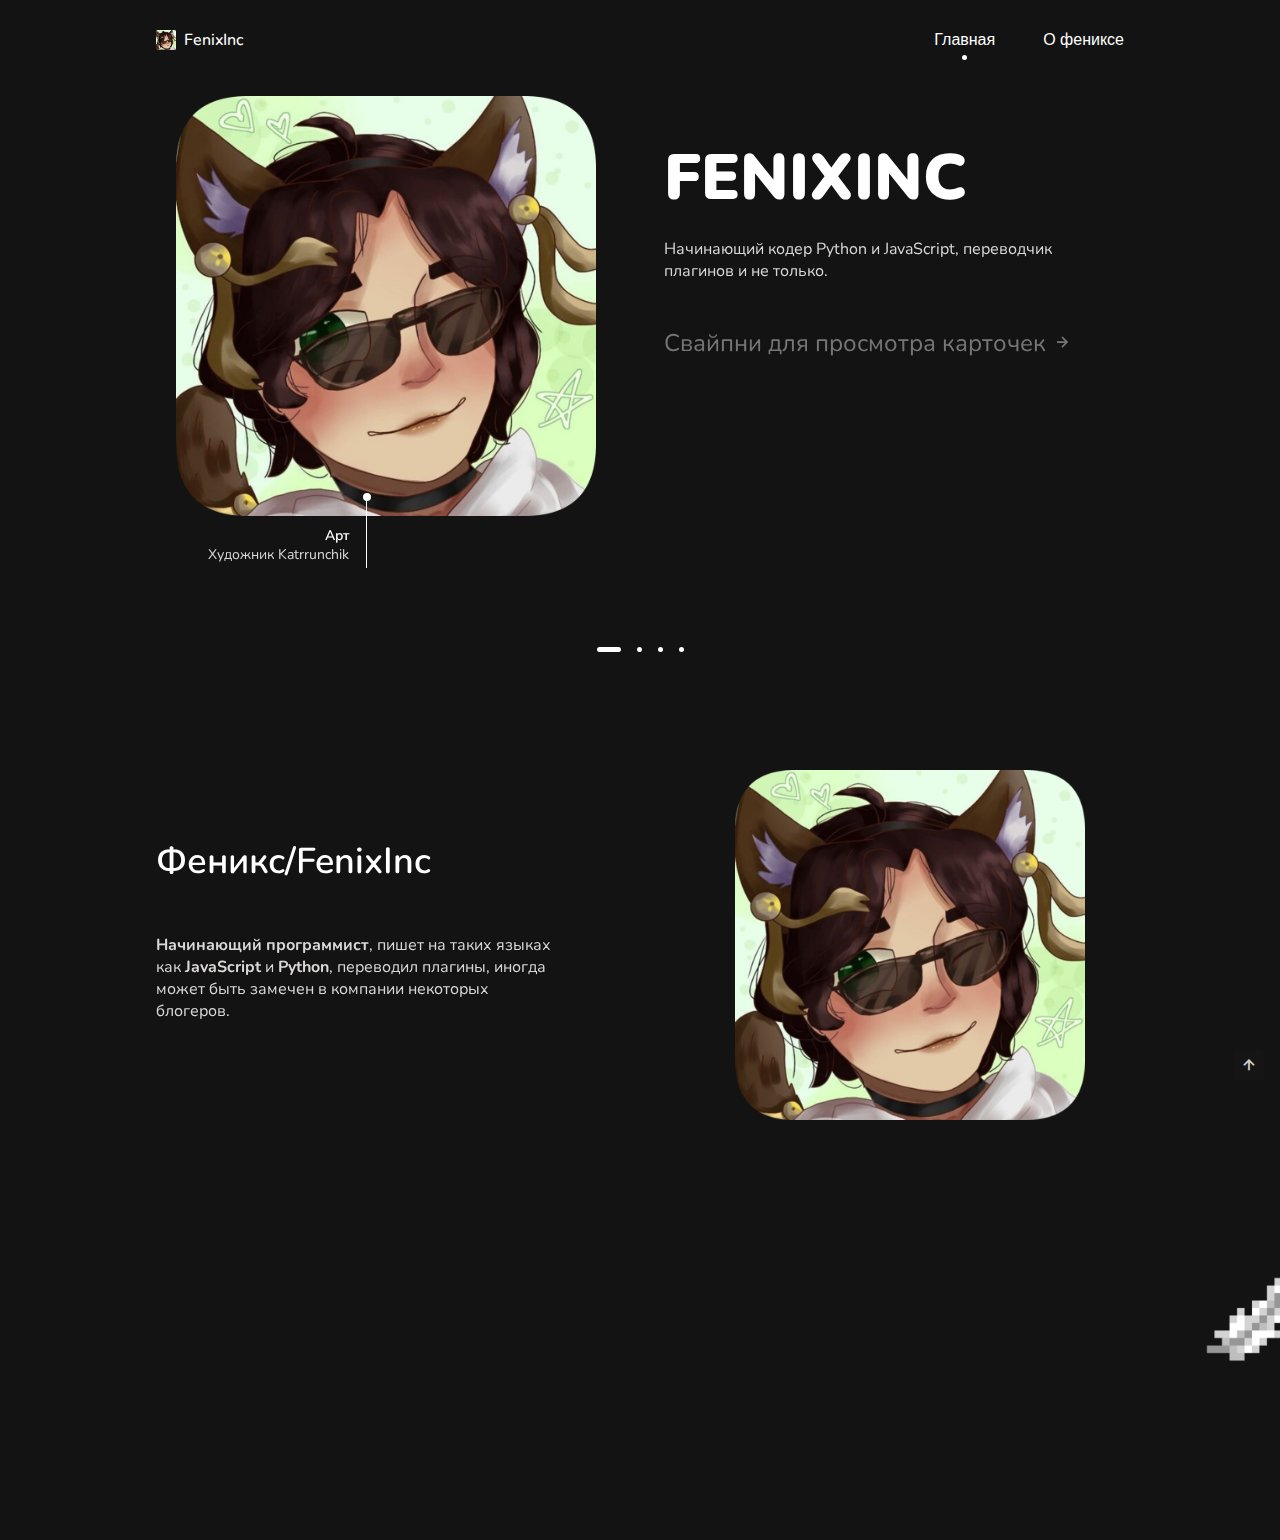
==== index.html @ 6d3f0247 "-" ====
<!DOCTYPE html><html lang="ru"><head>
        <meta charset="UTF-8">
        <meta name="viewport" content="width=device-width, initial-scale=1.0">
        <link rel="icon" href="favicon.ico" type="image/x-icon">

        <!--=============== FAVICON ===============-->
        <link rel="shortcut icon" href="images/favicon.png" type="image/x-icon">

        <!--=============== BOXICONS ===============-->
        <link rel="stylesheet" href="css/boxicons.min.css">

        <!--=============== SLIDER CSS ===============--> 
        <link rel="stylesheet" href="css/swiper-bundle.min.css">

        <!--=============== CSS ===============--> 
        <link rel="stylesheet" href="css/styles.css">

        <!--=============== FONT ===============-->
        <link rel="preconnect" href="https://fonts.googleapis.com">
        <link rel="preconnect" href="https://fonts.gstatic.com" crossorigin="">
        <link href="https://fonts.googleapis.com/css2?family=Nunito:wght@400&amp;display=swap" rel="stylesheet">

        <title>FenixInc - Official website</title>        

        <meta name="description" content="FenixInc - начинающий программист, пишет на таких языках как JavaScript и Python, переводил плагины как для BetterDisocrd, так и для Minecraft.">
		
		<meta name="keywords" content="FenixInc, Феникс, ФениксИнк сайт, Феникс сайт">
		
        <meta property="og:image" content="images/home1-img.png">

        <meta name="twitter:title" content="FenixInc.fun - Официальный сайт Феникса!">

        <meta name="twitter:description" content="FenixInc - начинающий программист, пишет на таких языках как JavaScript и Python, переводил плагины как для BetterDisocrd, так и для Minecraft.">

        <meta name="twitter:image" content="images/home1-img.png">

        <meta name="twitter:card" content="summary_large_image">

        <meta property="vk:image" content="images/home1-img.png">
    </head>
    <body>
        <!--==================== HEADER ====================-->
        <header class="header" id="header">
            <nav class="nav container">
                <a href="/" class="nav__logo">
                    <img src="images/logo.png" alt="" class="nav__logo-img">
                    FenixInc
                </a>

                <div class="nav__menu" id="nav-menu">
                    <ul class="nav__list">
                        <li class="nav__item">
                            <a href="#home" class="nav__link active-link" style="font-family: 'Roboto', sans-serif;">Главная</a>
                        </li>

                        <li class="nav__item">
                            <a href="#about" class="nav__link" style="font-family: 'Roboto', sans-serif;">О фениксе</a>
                        </li>
                    </ul>

                    <div class="nav__close" id="nav-close">
                        <i class="bx bx-x"></i>
                    </div>

                    <img src="images/" alt="" class="nav__img">
                </div>

                <div class="nav__toggle" id="nav-toggle">
                    <i class="bx bx-grid-alt"></i>
                </div>

            </nav>
        </header>

        <main class="main">
            <!--==================== HOME ====================-->
            <section class="home container" id="home">
                <div class="swiper home-swiper">
                    <div class="swiper-wrapper">

                        <!-- SLIDER 1 -->
                        <section class="swiper-slide" style="cursor: grabbing;">
                            <div class="home__content grid">
                                <div class="home__group">
                                    <img src="images/home1-img.png" alt="" class="home__img">
                                    <div class="home__indicator"></div>
    
                                    <div class="home__details-img">
                                        <h4 class="home__details-title">Арт</h4>
                                        <span class="home__details-subtitle">Художник Katrrunchik</span>
                                    </div>
                                </div>
    
                                <div class="home__data">
                                    <h1 class="home__title">FENIXINC</h1>
                                    <p class="home__description">Начинающий кодер Python и JavaScript, переводчик плагинов и не только.
                                    </p>

                                    <div class="home__buttons">
                                       <!-- <a href="https://" target="_blank" class="button">Перейти</a> -->
                                        <a сlass="button--link button--flex "> <p class="pulsate" style="font-size: 24px;">Свайпни для просмотра карточек <i class="bx bx-right-arrow-alt button__icon" style="margin-top: 10px;"></i></p></a>
                                    </div>
                                </div>
                            </div>
                        </section>

                        <!-- SLIDER 2 -->
                        <section class="swiper-slide" style="cursor: grabbing;">
                            <div class="home__content grid">
                                <div class="home__group">
                                    <img src="images/about1-img.png" alt="" class="home__img">
                                    <div class="home__indicator"></div>
    
                                    <div class="home__details-img">
                                        <h4 class="home__details-title">Арт!</h4>
                                        <span class="home__details-subtitle">Художник Greshka</span>
                                    </div>
                                </div>
    
                                <div class="home__data">
                                    <h1 class="home__title">VK<br> АЛЕКСАНДР<br> ФЕНИКСОВ</h1>
                                    <p class="home__description">
                                    </p>

                                    <div class="home__buttons">
                                        <a href="https://vk.com/fenixinc" target="_blank" class="button">Посетить</a>
                                    </div>
                                </div>
                            </div>
                        </section>

                        <!-- SLIDER 3 -->
                        <section class="swiper-slide" style="cursor: grabbing;">
                            <div class="home__content grid">
                                <div class="home__group">
                                    <img src="images/home3-img.png" alt="" class="home__img">
                                </div>
    
                                <div class="home__data">
                                    <h1 class="home__title">GITHUB</h1>
                                    <p class="home__description">Платформа, где можно посмотреть работы FenixInc
                                    </p>

                                    <div class="home__buttons">
                                        <a href="https://github.com/fenixinc220" target="_blank" class="button">Посмотреть</a>
                                    </div>
                                </div>
                            </div>
                        </section>

                        <!-- SLIDER 4 -->
                        <section class="swiper-slide" style="cursor: grabbing;">
                            <div class="home__content grid">
                                <div class="home__group">
                                    <img src="images/home4-img.png" alt="" class="home__img">
                                </div>
    
                                <div class="home__data">
                                    <h1 class="home__title">TELEGRAM<br> КАНАЛ</h1>
                                    <p class="home__description">В Minecraft нет предела твоей фантазии, только тот, который ты создаешь...
                                    </p>

                                    <div class="home__buttons">
                                        <a href="https://t.me/fenixinchome" target="_blank" class="button">Читать</a>
                                        <a href="https://t.me/fenixincbot" target="_blank" class="button--link button--flex">Связь с фениксом <i class="bx bx-right-arrow-alt button__icon"></i></a>
                                    </div>
                                </div>
                            </div>
                        </section>
                    </div>
                    <div class="swiper-pagination"></div>
                </div>
            </section>
            
           
            <!--==================== ABOUT ====================-->
            <section class="section about" id="about">
                <div class="about__container container grid">
                    <div class="about__data">
                        <h2 class="section__title about__title">Феникс/FenixInc</h2>
                        <p class="about__description"><b>Начинающий программист</b>, пишет на таких языках как <b>JavaScript</b> и <b>Python</b>, переводил плагины, иногда может быть замечен в компании некоторых блогеров.
                        </p>
                    </div>

                    <img src="images/about2-img.png" alt="" class="about__img">
                </div>
            </section>
        <!--==================== FOOTER ====================-->
            <footer class="footer section">
                <div class="footer__container container grid">
                    <div class="footer__content">
                        <a href="#" class="footer__logo">
                            <img src="images/logo.png" alt="" class="footer__logo-img">
                            FenixInc
                        </a>

                        <p class="footer__description">Просто Феникс, и ничего более.</p>
                    </div>

                    <div class="footer__content">
                        <h3 class="footer__title">Некоторые ссылки</h3>
                        
                        <ul class="footer__links">
                            <li>
                                <a href="https://vk.com/fenixinc" target="_blank" class="footer__link">VK</a>
                            </li>
                            <li>
                                <a href="https://t.me/fenixinchome" target="_blank" class="footer__link">Telegram</a>
                            </li>
                            <li>
                                <a href="https://t.me/fenixincbot" target="_blank" class="footer__link">Связь со мной</a>
                            </li>
                            <li>
                                <a href="neprivet.html" target="_blank" class="footer__link">Не привет</a>
                            </li>
                        </ul>
                    </div>
                </div>

                <span class="footer__copy"><a class="footer__link cursor-pointer"></a></span>

                <img src="images/favicon.png" alt="" class="footer__img-one">
            </footer>

            <!--=============== SCROLL UP ===============-->
            <a href="#" class="scrollup" id="scroll-up">
                <i class="bx bx-up-arrow-alt scrollup__icon"></i>
            </a>
        
        <!--=============== SCROLL REVEAL ===============-->
        <script src="js/scrollreveal.min.js"></script>

        <!--=============== SLAIDER JS ===============-->
        <script src="js/swiper-bundle.min.js"></script>
        
        <!--=============== MAIN JS ===============-->
        <script src="js/main.js"></script>

    
</body></html>
---- css/styles.css ----
@import url('https://fonts.googleapis.com/css2?family=Nunito:wght@400;500;600;900&display=swap');
:root {
  --header-height: 3.5rem;
  --hue: 14;
  --first-color: hsl(var(--hue), 91%, 54%);
  --first-color-alt: hsl(var(--hue), 91%, 50%);
  --title-color: hsl(var(--hue), 4%, 100%);
  --text-color: hsl(var(--hue), 4%, 85%);
  --text-color-light: hsl(var(--hue), 4%, 55%);
  --body-color: #131313;
  --container-color: #171717;
  --body-font: 'Nunito', sans-serif;
  --biggest-font-size: 2rem;
  --h1-font-size: 1.5rem;
  --h2-font-size: 1.25rem;
  --h3-font-size: 1rem;
  --normal-font-size: .938rem;
  --small-font-size: .813rem;
  --smaller-font-size: .75rem;
  --font-medium: 500;
  --font-semi-bold: 600;
  --font-black: 900;
  --mb-0-25: .25rem;
  --mb-0-5: .5rem;
  --mb-0-75: .75rem;
  --mb-1: 1rem;
  --mb-1-5: 1.5rem;
  --mb-2: 2rem;
  --mb-2-5: 2.5rem;
  --z-tooltip: 10;
  --z-fixed: 100;
}

@media screen and (min-width: 992px) {
  :root {
    --biggest-font-size: 4rem;
    --h1-font-size: 2.25rem;
    --h2-font-size: 1.5rem;
    --h3-font-size: 1.25rem;
    --normal-font-size: 1rem;
    --small-font-size: .875rem;
    --smaller-font-size: .813rem;
  }
}

*{
  box-sizing: border-box;
  padding: 0;
  margin: 0;
}

html{
  scroll-behavior: smooth;
}

body{
  margin: var(--header-height) 0 0 0;
  font-family: var(--body-font);
  font-size: var(--normal-font-size);
  background: var(--body-color);
  color: var(--text-color);
}

h1,h2,h3,h4{
  color: var(--title-color);
  font-weight: var(--font-semi-bold);
}

ul{
  list-style: none;
}

a{
  text-decoration: none;
}

img{
  max-width: 100%;
  height: auto;
}

button,
input{
  border: none;
  outline: none;
}

button{
  cursor: pointer;
  font-family: var(--body-font);
  font-size: var(--normal-font-size);
}

.section{
  padding: 4.5rem 0 2rem;
}

.section__title{
  font-size: var(--h2-font-size);
  margin-bottom: var(--mb-2);
  text-align: center;
}

.container{
  max-width: 968px;
  margin-left: var(--mb-1-5);
  margin-right: var(--mb-1-5);
}

.grid{
  display: grid;
}

.main{
  overflow: hidden;
}

.header{
  width: 100%;
  background: var(--body-color); 
  position: fixed;
  top: 0;
  left: 0;
  z-index: var(--z-fixed);
}

.nav{
  height: var(--header-height);
  display: flex;
  justify-content: space-between;
  align-items: center;
}

.nav__logo{
  display: flex;
  align-items: center;
  column-gap: .5rem;
  font-weight: var(--font-medium);
}

.nav__logo-img{
  width: 1.25rem;
}

.nav__link,
.nav__logo,
.nav__toggle,
.nav__close{
  color: var(--title-color);
}

.nav__toggle{
  font-size: 1.25rem;
  cursor: pointer;
}

@media screen and (max-width: 767px){
  .nav__menu{
    position: fixed;
    width: 100%;
    background: var(--container-color);
    top: -150%;
    left: 0;
    padding: 3.5rem 0;
    transition: .4s;
    z-index: var(--z-fixed);
    border-radius: 0 0 1.5rem 1.5rem;
  }
}

.nav__img{
  width: 100px;
  position: absolute;
  top: 0;
  left: 0;
}

.nav__close{
  font-size: 1.8rem;
  position: absolute;
  top: .5rem;
  right: .7rem;
  cursor: pointer;
}

.nav__list{
  display: flex;
  flex-direction: column;
  align-items: center;
  row-gap: 1.5rem;
}

.nav__link{
  text-transform: uppercase;
  font-weight: var(--font-black);
  transition: .4s;
}

.nav__link:hover{
  color: var(--text-color);
}

.show-menu{
  top: 0;
}

.scroll-header{
  background: var(--container-color);
}

.active-link{
  position: relative;
}

.active-link::before{
  content: '';
  position: absolute;
  bottom: -.75rem;
  left: 45%;
  width: 5px;
  height: 5px;
  background-color: var(--title-color);
  border-radius: 50%;
}

.home__content{
  row-gap: 1rem;
}

.home__group{
  display: grid;
  position: relative;
  padding-top: 2rem;
}

.home__img{
  height: 250px;
  justify-self: center;
}

.home__indicator{
  width: 8px;
  height: 8px;
  background-color: var(--title-color);
  border-radius: 50%;
  position: absolute;
  top: 7rem;
  right: 2rem;
}

.home__indicator::after{
  content: '';
  position: absolute;
  width: 1px;
  height: 48px;
  background-color: var(--title-color);
  top: -3rem;
  right: 45%;
}

.home__details-img{
  position: absolute;
  right: .5rem;
}

.home__details-title,
.home__details-subtitle{
  display: block;
  font-size: var(--small-font-size);
  text-align: right;
}

.home__subtitle{
  font-size: var(--h3-font-size);
  text-transform: uppercase;
  margin-bottom: var(--mb-1);
}

.home__title{
  font-size: var(--biggest-font-size);
  font-weight: var(--font-black);
  line-height: 109%;
  margin-bottom: var(--mb-1);
}

.home__description{
  margin-bottom: var(--mb-1);
}

.home__buttons{
  display: flex;
  justify-content: space-between;
}

.swiper-pagination{
  position: initial;
  margin-top: var(--mb-1);
}

.swiper-pagination-bullet{
  width: 5px;
  height: 5px;
  background-color: var(--title-color);
  opacity: 1;
}

.swiper-pagination-horizontal.swiper-pagination-bullets .swiper-pagination-bullet{
  margin: 0 .5rem;
} 

.swiper-pagination-bullet-active{
  width: 1.5rem;
  height: 5px;
  border-radius: .5rem;
}

.button{
  display: inline-block;
  background-color: var(--first-color);
  color: var(--title-color);
  padding: 1rem 1.75rem;
  border-radius: .5rem;
  font-weight: var(--font-medium);
  transition: .3s;
}

.button2{
  margin-top: 10px;
  display: inline-block;
  background-color: #ffffff;
  color: #131313;
  padding: 0.5rem 0.7rem;
  border-radius: .5rem;
  font-weight: var(--font-medium);
  transition: .3s;
  width: 100%
}

.button:hover{
  background-color: var(--first-color-alt);
}

.button__icon{
  font-size: 1.25rem;
}

.button--ghost{
  border: 2px solid;
  background-color: transparent;
  border-radius: 3rem;
  padding: .75rem 1.5rem;
}

.button--ghost:hover{
  background: none;
}

.button--link{
  color: var(--title-color);
}

.button--flex{
  display: inline-flex;
  align-items: center;
  column-gap: .5rem;
}

.category__container{
  grid-template-columns: repeat(2, 1fr);
  gap: 1rem 2rem;
}

.category__data{
  text-align: center;
}

.category__img{
  width: 120px;
  margin-bottom: var(--mb-0-75);
  transition: .3s;
}

.category__title{
  margin-bottom: var(--mb-0-25);
}

.category__data:hover .category__img{
  transform: translateY(-.5rem);
}

.about__container{
  row-gap: 2rem;
}

.about__data{
  text-align: center;
}

.about__description{
  margin-bottom: var(--mb-2);
}

.about__img{
  width: 200px;
  justify-self: center;
}

.trick__container{
  grid-template-columns: repeat(2, 1fr);
  gap: 1.5rem;
  padding-top: 1rem;
}

.trick__content{
  position: relative;
  background: var(--container-color);
  border-radius: 1rem;
  padding: 1.5rem 0 1rem 0;
  text-align: center;
  overflow: hidden;
}

.trick__img{
  width: 90px;
  transition: .3s;
}

.trick__subtitle,
.trick__price{
  display: block;
}

.trick__subtitle{
  font-size: var(--smaller-font-size);
  margin-bottom: var(--mb-0-5);
}

.trick__title,
.trick__price{
  color: var(--title-color);
  font-weight: var(--font-medium);
  font-size: var(--normal-font-size);
}

.trick__button{
  display: inline-flex;
  padding: .5rem;
  border-radius: .25rem .25rem .75rem .25rem;
  position: absolute;
  right: -3rem;
  bottom: 0;
}

.trick__icon{
  font-size: 1.25rem;
  color: var(--title-color);
}

.trick__content:hover .trick__img{
  transform: translateY(-.5rem);
}

.trick__content:hover .trick__button{
  right: 0;
}

.discount__container{
  background: var(--container-color);
  border-radius: 1rem;
  padding: 2.5rem 0 1.5rem;
  row-gap: .75rem;
}

.discount__data{
  text-align: center;
}

.discount__title{
  font-size: var(--h2-font-size);
  margin-bottom: var(--mb-2);
}

.discount__img{
  width: 200px;
  justify-self: center;
}

.new__container{
  padding-top: 1rem;
}

.new__img{
  width: 120px;
  margin-bottom: var(--mb-0-5);
  transition: .3s;
}

.new__content{
  position: relative;
  background: var(--container-color);
  width: 242px;
  padding: 2rem 0 1.5rem 0;
  border-radius: .75rem;
  text-align: center;
  overflow: hidden;
}

.new__tag{
  position: absolute;
  top: 8%;
  left: 8%;
  background-color: var(--first-color);
  color: var(--title-color);
  font-size: var(--small-font-size);
  padding: .25rem .5rem;
  border-radius: .25rem;
}

.new__title{
  font-size: var(--normal-font-size);
  font-weight: var(--font-medium);
}

.new__subtitle{
  display: block;
  font-size: var(--small-font-size);
  margin-bottom: var(--mb-0-5);
}

.new__prices{
  display: inline-flex;
  align-items: center;
  column-gap: .5rem;
}

.new__price{
  font-weight: var(--font-medium);
  color: var(--title-color);
}

.new__discount{
  color: var(--first-color);
  font-size: var(--smaller-font-size);
  text-decoration: line-through;
  font-weight: var(--font-medium);
}

.new__button{
  display: inline-flex;
  padding: .5rem;
  border-radius: .25rem .25rem .75rem .25rem;
  position: absolute;
  bottom: 0;
  right: -3rem;
}

.new__icon{
  font-size: 1.25rem;
}

.new__content:hover .new__img{
  transform: translateY(-.5rem);
}

.new__content:hover .new__button{
  right: 0;
}

.newsletter__description{
  text-align: center;
  margin-bottom: var(--mb-1-5);
}

.newsletter__form{
  background: var(--container-color);
  padding: 1rem;
  display: flex;
  justify-content: space-between;
  border-radius: .75rem;
}

.newsletter__input{
  width: 70%;
  padding: 0 .5rem;
  background: none;
  color: var(--title-color);
}

.newsletter__input::placeholder{
  color: var(--text-color);
}

.footer{
  position: relative;
  overflow: hidden;
}

.footer__img-one,
.footer__img-two{
  position: absolute;
  transition: .3s;
}

.footer__img-one{
  width: 100px;
  top: 6rem;
  right: -2rem;
}

.footer__img-two{
  width: 150px;
  bottom: 4rem;
  right: 4rem;
}

.footer__img-one:hover,
.footer__img-two:hover{
  transform: translateY(-.5rem);
}

.footer__container{
  row-gap: 2rem;
}

.footer__logo{
  display: flex;
  align-items: center;
  column-gap: .5rem;
  margin-bottom: var(--mb-1);
  font-weight: var(--font-medium);
  color: var(--title-color);
}

.footer__logo-img{
  width: 20px;
}

.footer__description{
  margin-bottom: var(--mb-2-5);
}

.footer__social{
  display: flex;
  column-gap: .75rem;
}

.footer__social-link{
  display: inline-flex;
  background: var(--container-color);
  padding: .25rem;
  border-radius: .25rem;
  color: var(--title-color);
  font-size: 1rem;
}

.footer__social-link:hover{
  background: var(--body-color);
}

.footer__title{
  font-size: var(--h3-font-size);
  margin-bottom: var(--mb-1);
}

.footer__links{
  display: grid;
  row-gap: .35rem;
}

.footer__link{
  font-size: var(--small-font-size);
  color: var(--text-color);
  transition: .3s;
}

.footer__link:hover{
  color: var(--title-color);
}

.footer__copy{
  display: block;
  text-align: center;
  font-size: var(--smaller-font-size);
  margin-top: 4.5rem;
}

.scrollup{
  position: fixed;
  background: var(--container-color);
  right: 1rem;
  bottom: -20%;
  display: inline-flex;
  padding: .3rem;
  border-radius: .25rem;
  z-index: var(--z-tooltip);
  opacity: .8;
  transition: .4s;
}

.scrollup__icon{
  font-size: 1.25rem;
  color: var(--title-color);
}

.scrollup:hover{
  background: var(--container-color);
  opacity: 1;
}

.show-scroll{
  bottom: 3rem;
}

::-webkit-scrollbar{
  width: 0.6rem;
  background: #413e3e;
}

::-webkit-scrollbar-thumb{
  background: #272525;
  border-radius: .5rem;
}

@media screen and (max-width: 320px){
  .container{
    margin-left: var(--mb-1);
    margin-right: var(--mb-1);
  }

  .home__img{
    height: 200px;
  }
  .home__buttons{
    flex-direction: column;
    width: max-content;
    row-gap: 1rem;
  }

  .category__container,
  .trick__container{
    grid-template-columns: .8fr;
    justify-content: center;
  }
}

@media screen and (min-width: 576px){
  .about__container{
    grid-template-columns: .8fr;
    justify-content: center;
  }

  .newsletter__container{
    display: grid;
    grid-template-columns: .7fr;
    justify-content: center;
  }
  .newsletter__description{
    padding: 0 3rem;
  }
}

@media screen and (min-width: 767px){
  body{
    margin: 0;
  }

  .section{
    padding: 7rem 0 2rem;
  }

  .nav{
    height: calc(var(--header-height) + 1.5rem);
  }
  .nav__img,
  .nav__close,
  .nav__toggle{
    display: none;
  }
  .nav__list{
    flex-direction: row;
    column-gap: 3rem;
  }
  .nav__link{
    text-transform: initial;
    font-weight: initial;
  }

  .home__content{
    padding: 8rem 0 2rem;
    grid-template-columns: repeat(2, 1fr);
    gap: 4rem;
  }
  .home__img{
    height: 300px;
  }
  .swiper-pagination{
    margin-top: var(--mb-2);
  }

  .category__container{
    grid-template-columns: repeat(3, 200px);
    justify-content: center;
  }

  .about__container{
    grid-template-columns: repeat(2, 1fr);
    align-items: center;
  }
  .about__title,
  .about__data{
    text-align: initial;
  }
  .about__img{
    width: 250px;
  }

  .trick__container{
    grid-template-columns: repeat(3, 200px);
    justify-content: center;
    gap: 2rem;
  }

  .discount__container{
    grid-template-columns: repeat(2, max-content);
    justify-content: center;
    align-items: center;
    column-gap: 3rem;
    padding: 3rem 0;
    border-radius: 3rem;
  }
  .discount__img{
    width: 350px;
    order: -1;
  }
  .discount__data{
    padding-right: 6rem;
  }

  .newsletter__container{
    grid-template-columns: .5fr;
  }

  .footer__container{
    grid-template-columns: repeat(4, 1fr);
    justify-items: center;
    column-gap: 1rem;
  }
  .footer__img-two{
    right: initial;
    bottom: 0;
    left: 15%;
  }
}

@media screen and (min-width: 992px){
  .container{
    margin-left: auto;
    margin-right: auto;
  }

  .section__title{
    font-size: var(--h1-font-size);
    margin-bottom: 3rem;
  }

  .home__content{
    padding-top: 9rem;
    gap: 3rem;
  }
  .home__group{
    padding-top: 0;
  }
  .home__img{
    height: 400px;
    transform: translateY(-3rem);
  }
  .home__indicator{
    top: initial;
    right: initial;
    bottom: 15%;
    left: 45%;
  }
  .home__indicator::after{
    top: 0;
    height: 75px;
  }
  .home__details-img{
    bottom: 0;
    right: 58%;
  }
  .home__title{
    margin-bottom: var(--mb-1-5);
  }
  .home__description{
    margin-bottom: var(--mb-2-5);
    padding-right: 2rem;
  }

  .category__container{
    column-gap: 8rem;
  }
  .category__img{
    width: 200px;
  }

  .about__container{
    column-gap: 7rem;
  }
  .about__img{
    width: 350px;
  }
  .about__description{
    padding-right: 2rem;
  }

  .trick__container{
    gap: 3.5rem;
  }
  .trick__content{
    border-radius: 1.5rem;
  }
  .trick__img{
    width: 110px;
  }
  .trick__title{
    font-size: var(--h3-font-size);
  }

  .discount__container{
    column-gap: 7rem;
  }

  .new__content{
    width: 310px;
    border-radius: 1rem;
    padding: 2rem 0;
  }
  .new__img{
    width: 150px;
  }
  .new__img,
  .new__subtitle{
    margin-bottom: var(--mb-1);
  }
  .new__title{
    font-size: var(--h3-font-size);
  }

  .footer__copy{
    margin-top: 6rem;
  }
}

@media screen and (min-width: 1200px){
  .home__img{
    height: 420px;
  }
  .swiper-pagination{
    margin-top: var(--mb-2-5);
  }
  .footer__img-one{
    width: 120px;
  }
  .footer__img-two{
    width: 180px;
    top: 30%;
    left: -3%;
  }
}

.warning {
  background-color: #ff6666;
  height: 100%;
  width: 100%
}

.pulsate {
    -webkit-animation: pulsate 2s ease-out;
    -webkit-animation-iteration-count: infinite; 
    opacity: 0.5;
}
@-webkit-keyframes pulsate {
    0% { 
        opacity: 0.5;
        color: #fff; 
    }
    50% { 
        opacity: 1.0;
        color: #F44712;
    }
    100% { 
        opacity: 0.5;
        color: #fff; 
    }
}

.padding_card {
  padding: 12px;
}

.c-pointer {
	cursor: pointer;
}
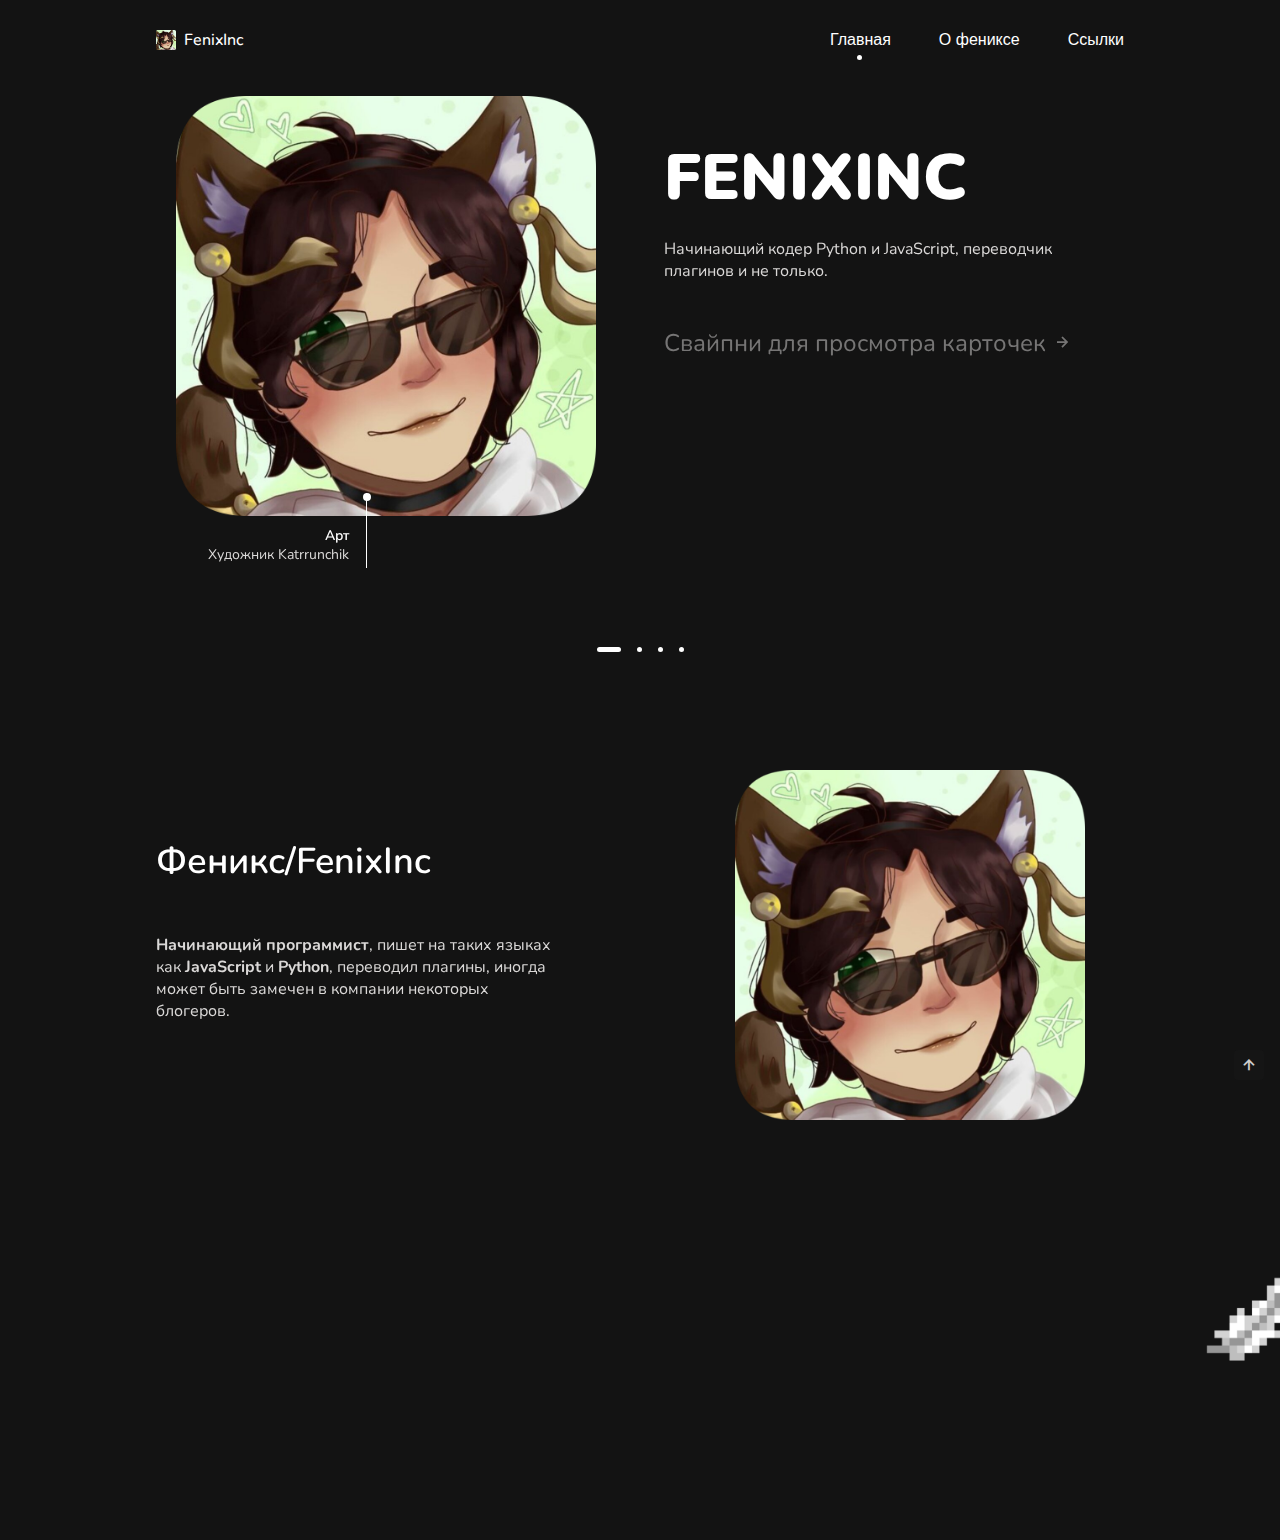
==== commit fa1284ff: "1" ====
--- a/index.html
+++ b/index.html
@@ -56,6 +56,9 @@
                         <li class="nav__item">
                             <a href="#about" class="nav__link" style="font-family: 'Roboto', sans-serif;">О фениксе</a>
                         </li>
+                        <li class="nav__item">
+                            <a href="links.html" class="nav__link" style="font-family: 'Roboto', sans-serif;">Ссылки</a>
+                        </li>
                     </ul>
 
                     <div class="nav__close" id="nav-close">
@@ -113,7 +116,7 @@
     
                                     <div class="home__details-img">
                                         <h4 class="home__details-title">Арт!</h4>
-                                        <span class="home__details-subtitle">Художник Greshka</span>
+                                        <span class="home__details-subtitle">Художник Greschka</span>
                                     </div>
                                 </div>
     
@@ -153,8 +156,14 @@
                             <div class="home__content grid">
                                 <div class="home__group">
                                     <img src="images/home4-img.png" alt="" class="home__img">
-                                </div>
-    
+                                    <div class="home__indicator"></div>
+
+                                    <div class="home__details-img">
+                                        <h4 class="home__details-title">Арт!</h4>
+                                        <span class="home__details-subtitle">Художник Greschka</span>
+                                    </div>
+                                </div>
+
                                 <div class="home__data">
                                     <h1 class="home__title">TELEGRAM<br> КАНАЛ</h1>
                                     <p class="home__description">В Minecraft нет предела твоей фантазии, только тот, который ты создаешь...
@@ -162,7 +171,7 @@
 
                                     <div class="home__buttons">
                                         <a href="https://t.me/fenixinchome" target="_blank" class="button">Читать</a>
-                                        <a href="https://t.me/fenixincbot" target="_blank" class="button--link button--flex">Связь с фениксом <i class="bx bx-right-arrow-alt button__icon"></i></a>
+                                        <a href="https://t.me/fenixincbot" target="_blank" class="button--link button--flex">Связь с FenixInc <i class="bx bx-right-arrow-alt button__icon"></i></a>
                                     </div>
                                 </div>
                             </div>
@@ -208,7 +217,7 @@
                                 <a href="https://t.me/fenixinchome" target="_blank" class="footer__link">Telegram</a>
                             </li>
                             <li>
-                                <a href="https://t.me/fenixincbot" target="_blank" class="footer__link">Связь со мной</a>
+                                <a href="https://t.me/fenixincbot" target="_blank" class="footer__link">Связь с FenixInc</a>
                             </li>
                             <li>
                                 <a href="neprivet.html" target="_blank" class="footer__link">Не привет</a>
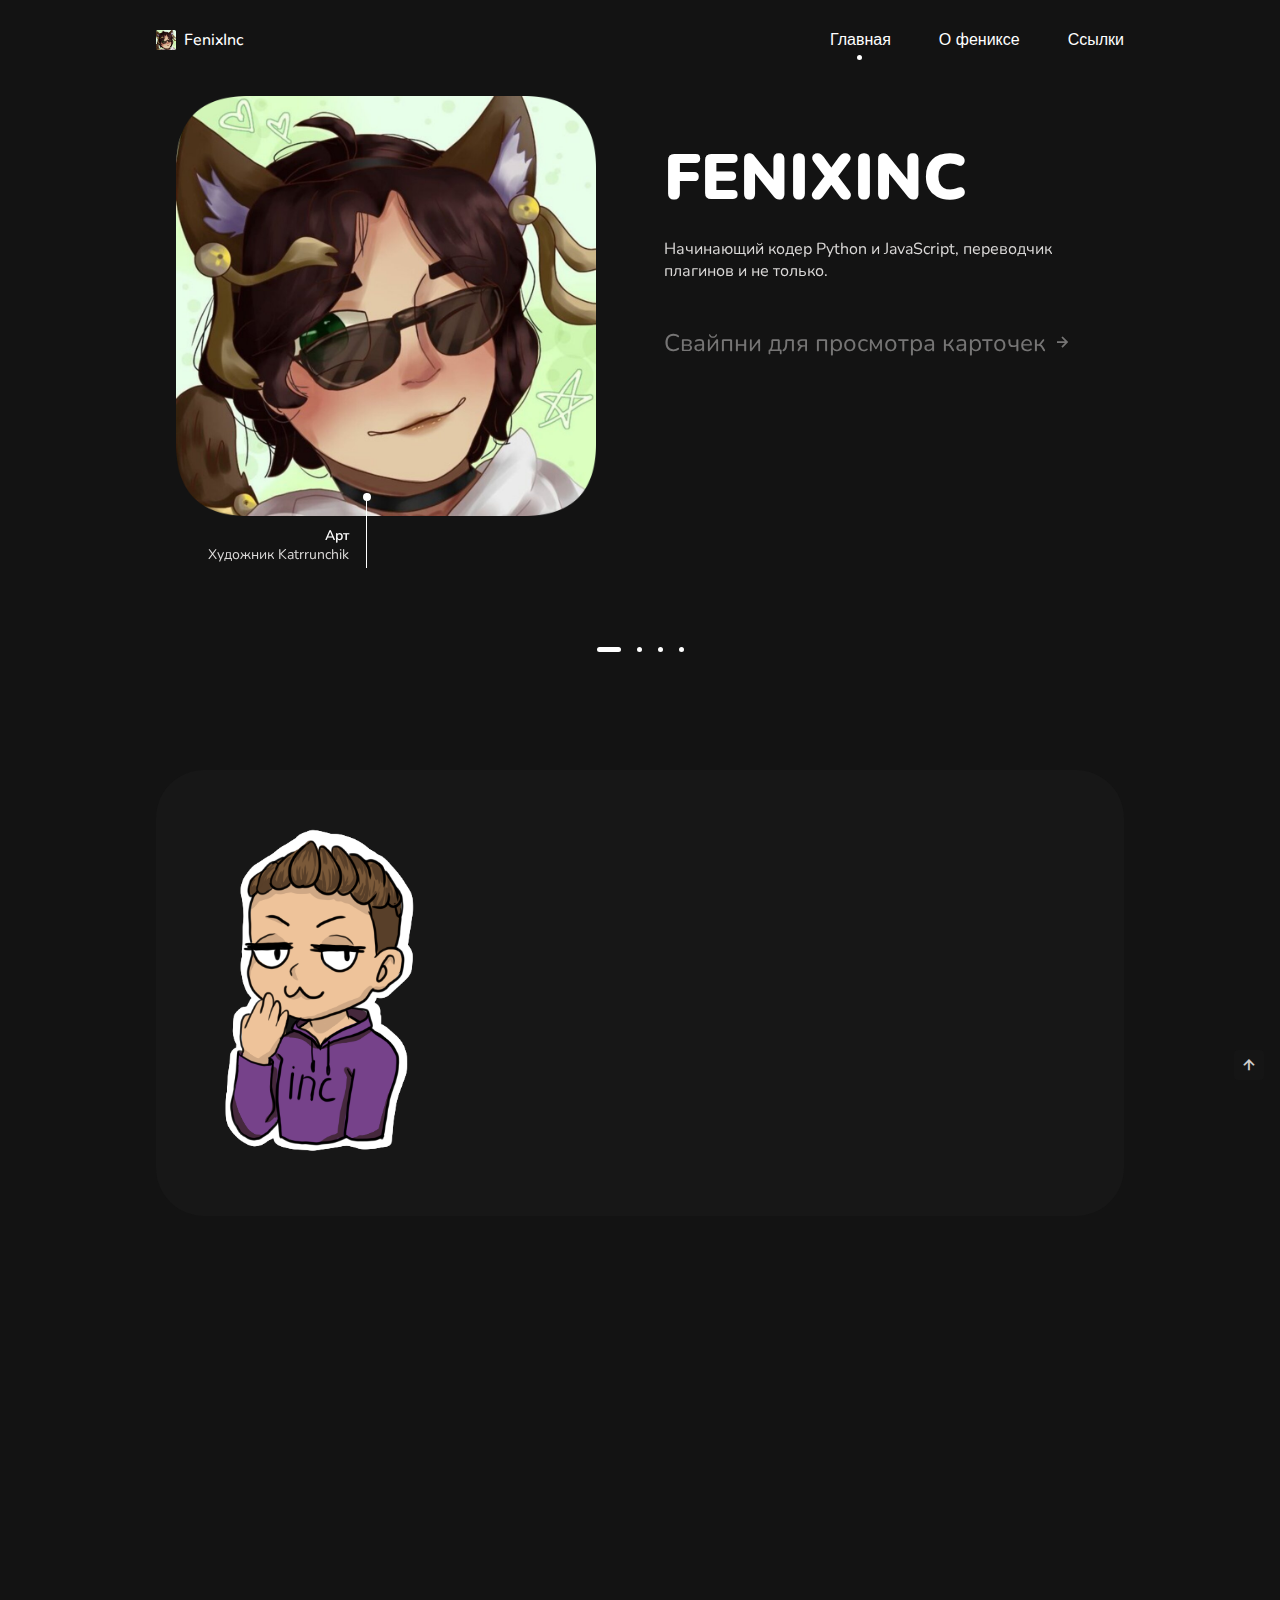
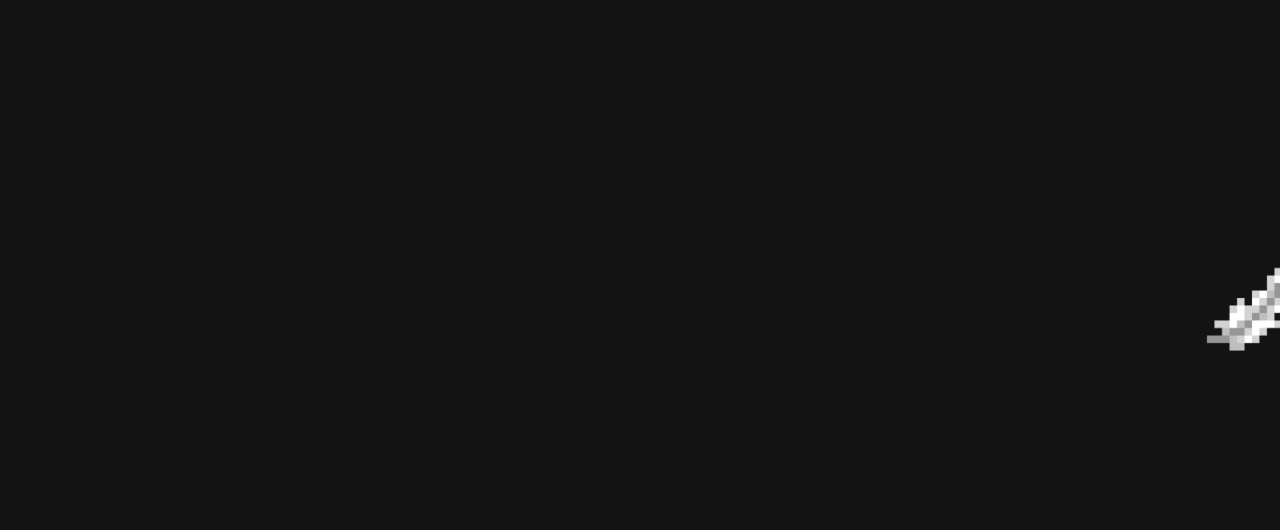
==== commit b078b2a3: "1" ====
--- a/index.html
+++ b/index.html
@@ -181,7 +181,18 @@
                 </div>
             </section>
             
-           
+           <!--==================== EMOTE ====================-->
+           <section class="section discount">
+            <div class="discount__container container grid">
+                <div class="discount__data">
+                    <h1 class="discount__title">4000+ эмоций пак <br>Будь самым крутым на любом сервере</h1>
+                    <a href="https://www.donationalerts.com/r/pakemote" target="_blank" class="button">Перейти к оплате</a>
+                </div>
+
+                <img src="images/emote.png" alt="" class="discount__img" style="border-radius: 24px;">
+            </div>
+        </section>
+
             <!--==================== ABOUT ====================-->
             <section class="section about" id="about">
                 <div class="about__container container grid">
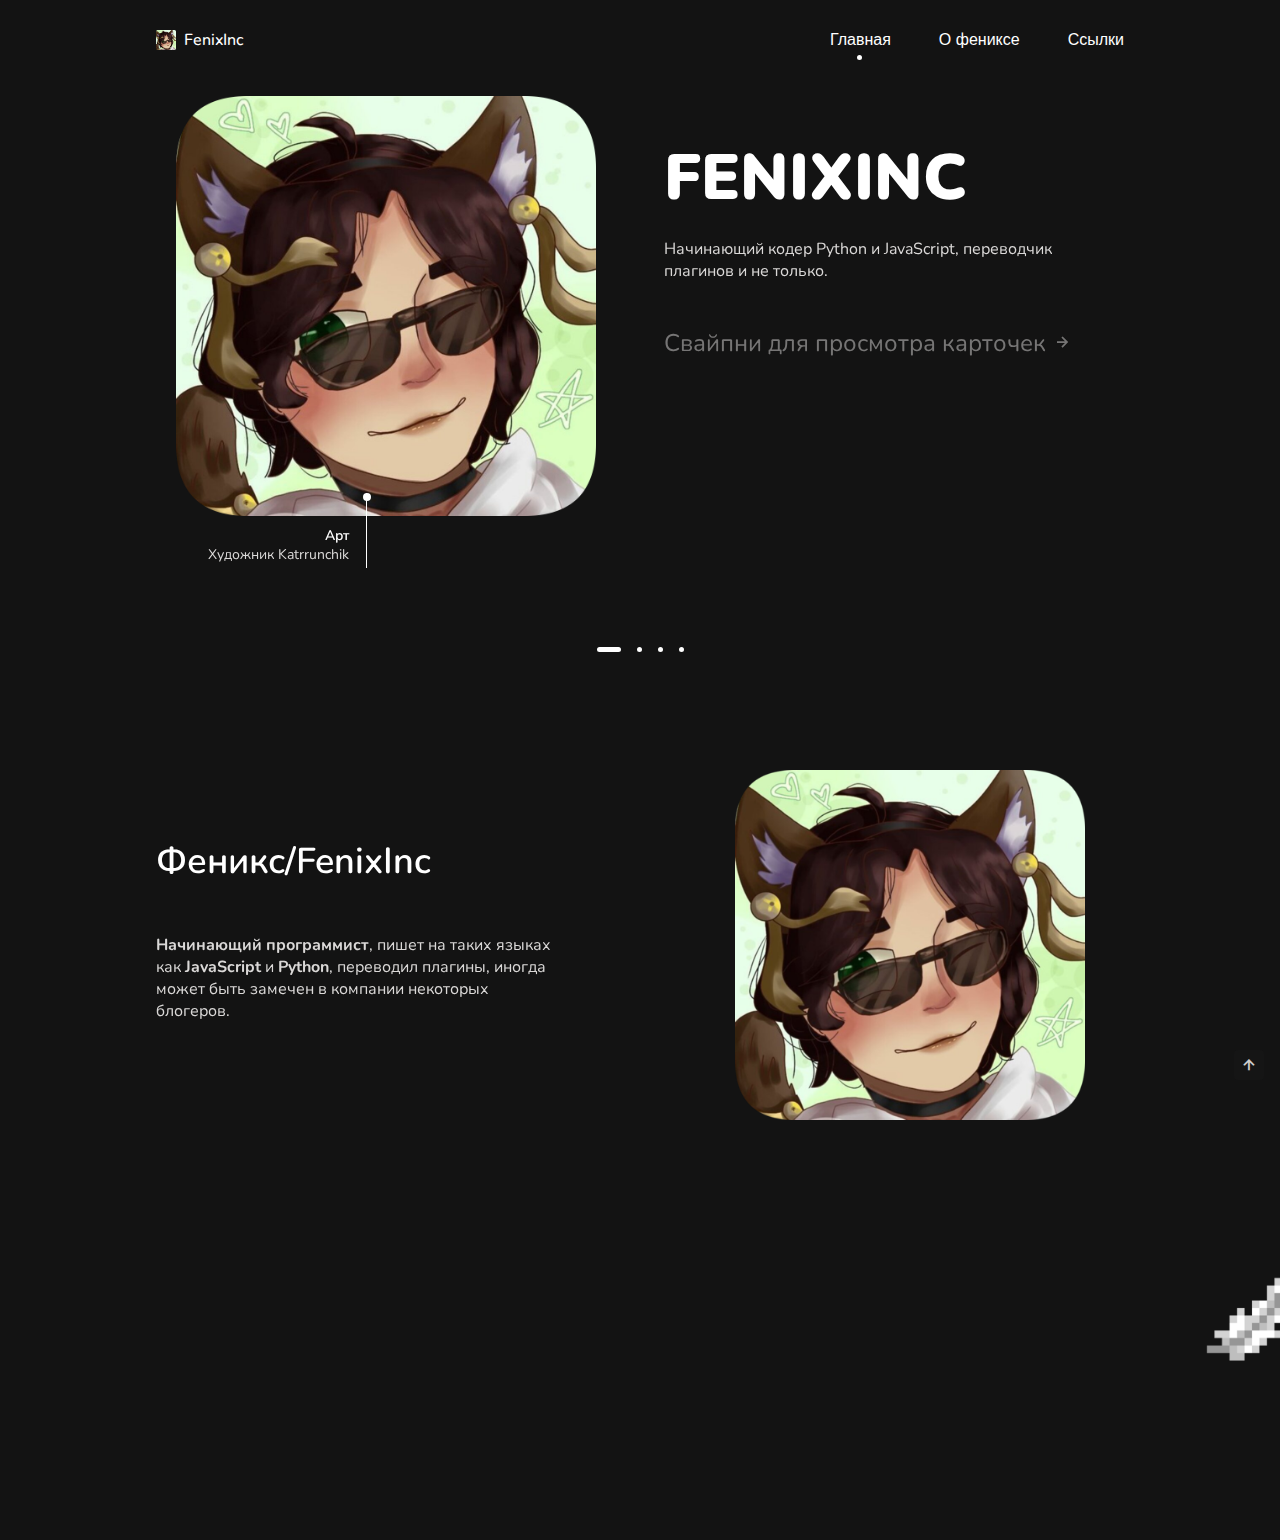
==== commit 64de1461: "Update index.html" ====
--- a/index.html
+++ b/index.html
@@ -182,7 +182,7 @@
             </section>
             
            <!--==================== EMOTE ====================-->
-           <section class="section discount">
+           <!-- <section class="section discount">
             <div class="discount__container container grid">
                 <div class="discount__data">
                     <h1 class="discount__title">4000+ эмоций пак <br>Будь самым крутым на любом сервере</h1>
@@ -191,7 +191,7 @@
 
                 <img src="images/emote.png" alt="" class="discount__img" style="border-radius: 24px;">
             </div>
-        </section>
+        </section> -->
 
             <!--==================== ABOUT ====================-->
             <section class="section about" id="about">
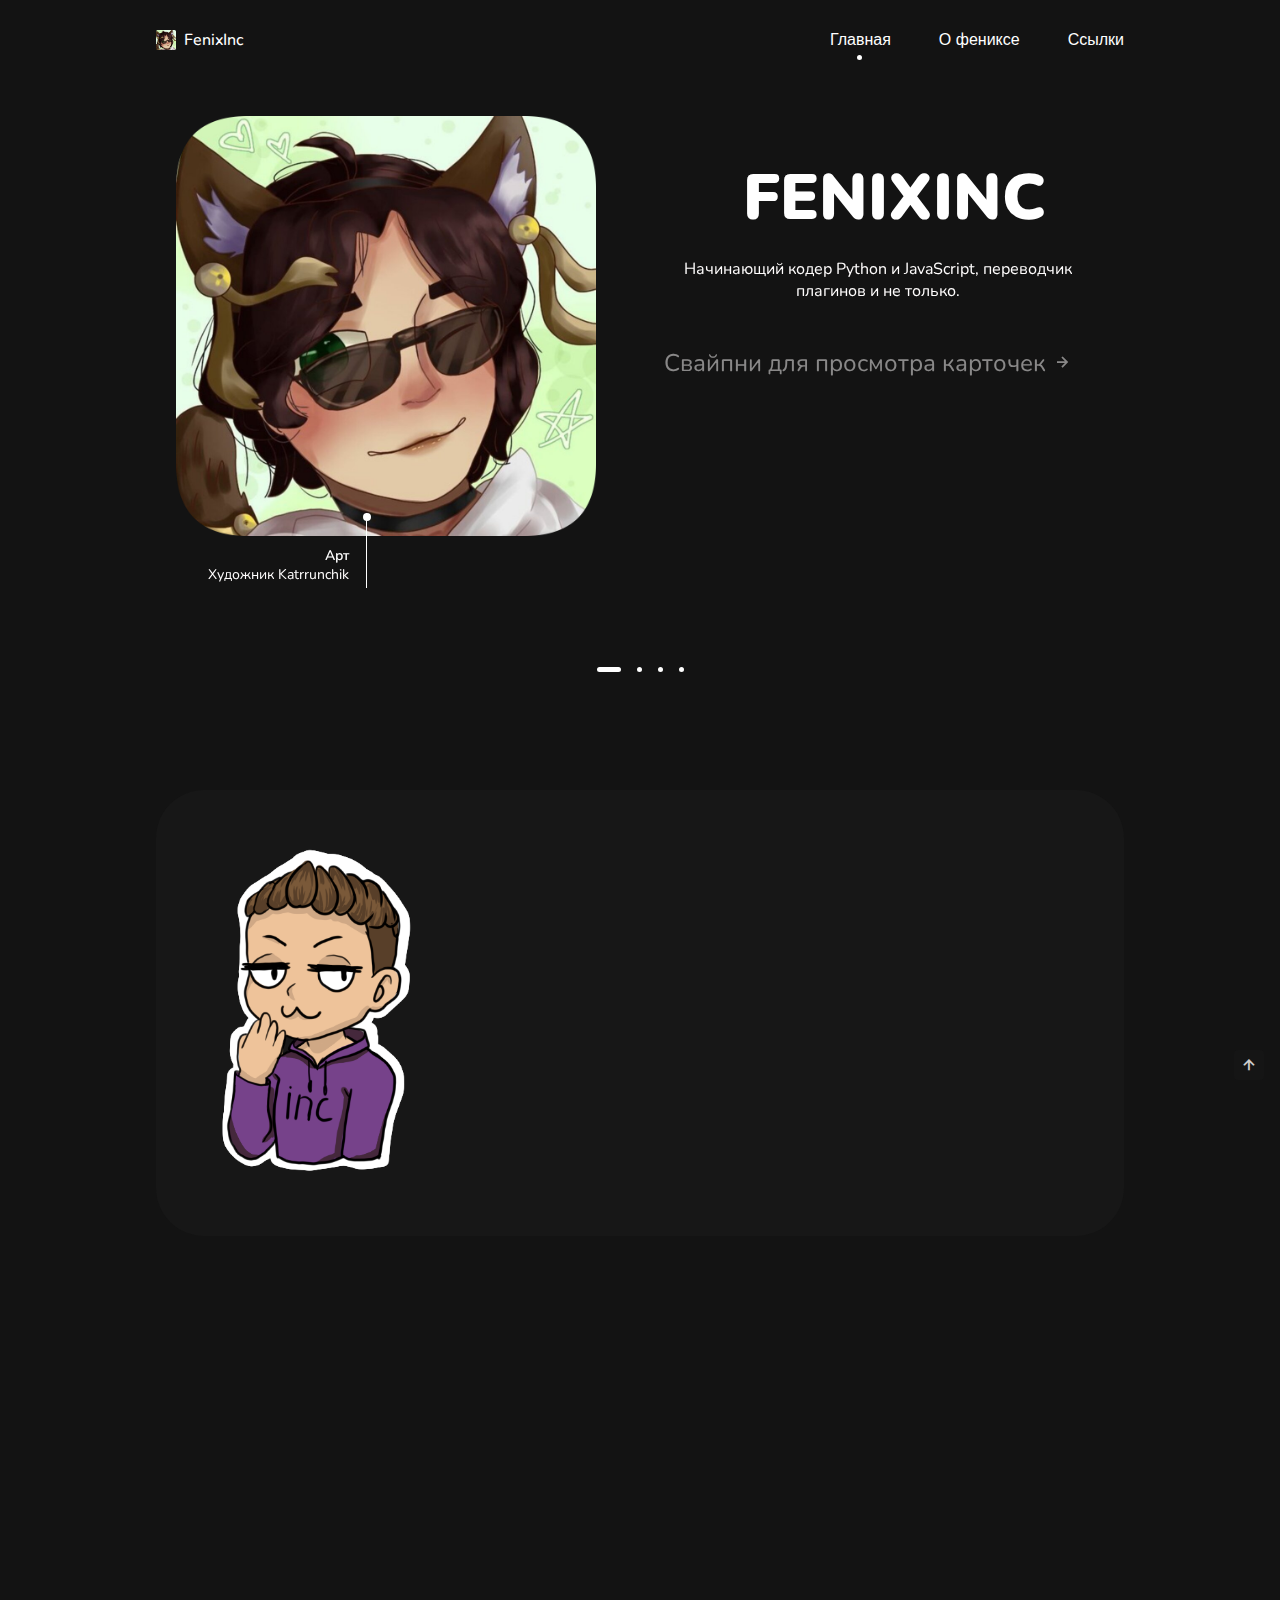
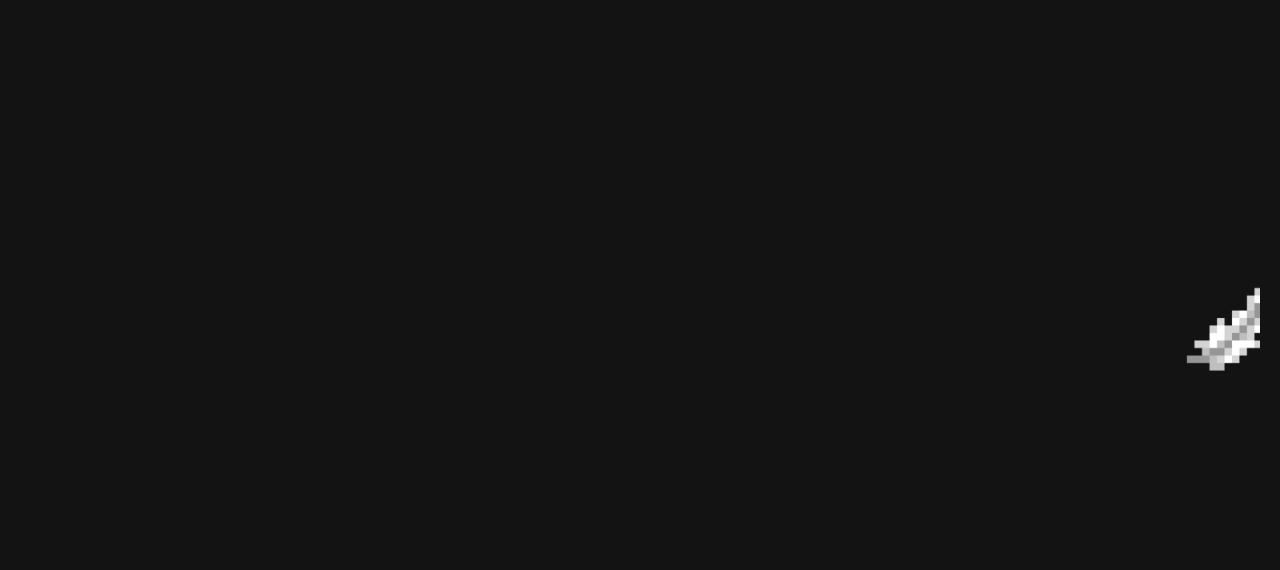
==== commit a0dcd84a: "-" ====
--- a/index.html
+++ b/index.html
@@ -100,7 +100,7 @@
                                     </p>
 
                                     <div class="home__buttons">
-                                       <!-- <a href="https://" target="_blank" class="button">Перейти</a> -->
+                                    <!-- <a href="https://" target="_blank" class="button">Перейти</a> -->
                                         <a сlass="button--link button--flex "> <p class="pulsate" style="font-size: 24px;">Свайпни для просмотра карточек <i class="bx bx-right-arrow-alt button__icon" style="margin-top: 10px;"></i></p></a>
                                     </div>
                                 </div>
@@ -181,17 +181,17 @@
                 </div>
             </section>
             
-           <!--==================== EMOTE ====================-->
-           <!-- <section class="section discount">
+            <!--==================== EMOTE ====================-->
+            <section class="section discount">
             <div class="discount__container container grid">
                 <div class="discount__data">
-                    <h1 class="discount__title">4000+ эмоций пак <br>Будь самым крутым на любом сервере</h1>
-                    <a href="https://www.donationalerts.com/r/pakemote" target="_blank" class="button">Перейти к оплате</a>
+                    <h1 class="discount__title">4000+ эмоций пак <br>Будь самым крутым на любом сервере!</h1>
+                    <a href="payment.html" target="_blank" class="button">Перейти к оплате</a>
                 </div>
 
                 <img src="images/emote.png" alt="" class="discount__img" style="border-radius: 24px;">
             </div>
-        </section> -->
+        </section> 
 
             <!--==================== ABOUT ====================-->
             <section class="section about" id="about">
--- a/css/styles.css
+++ b/css/styles.css
@@ -1000,4 +1000,56 @@
 
 .c-pointer {
 	cursor: pointer;
-}+}
+/* Общие стили для страницы оплаты */
+body {
+  font-family: 'Nunito', sans-serif;
+  margin: 0;
+  padding: 20px;
+  background-color: #131313; /* Цвет фона вашей страницы */
+  color: #fffdfd; /* Цвет текста */
+  text-align: center;
+}
+.payment-title {
+  font-size: 2rem;
+  margin: 3rem 0 2rem; /* Верхний отступ */
+  line-height: 1.125em;
+}
+.payment-buttons {
+  display: flex;
+  justify-content: center;
+  align-items: center;
+  flex-direction: column;
+  margin-bottom: 3rem; /* Нижний отступ */
+}
+.button {
+  padding: 15px 30px;
+  font-size: 18px;
+  border-radius: 8px;
+  border: none;
+  cursor: pointer;
+  margin-bottom: 20px;
+  transition: background-color 0.3s ease;
+  text-decoration: none;
+  display: flex;
+  align-items: center;
+  justify-content: center;
+  max-width: 100%;
+  width: 250px;
+  position: relative;
+}
+.button img {
+  width: 30px; /* Размер картинки */
+  margin-right: 10px; /* Отступ между картинкой и текстом */
+}
+.button.russia {
+  background-color: #f00; /* Цвет кнопки для оплаты в России */
+  color: #fff;
+}
+.button.other-countries {
+  background-color: #007bff; /* Цвет кнопки для оплаты в других странах */
+  color: #fff;
+}
+.button:hover {
+  background-color: #555;
+}
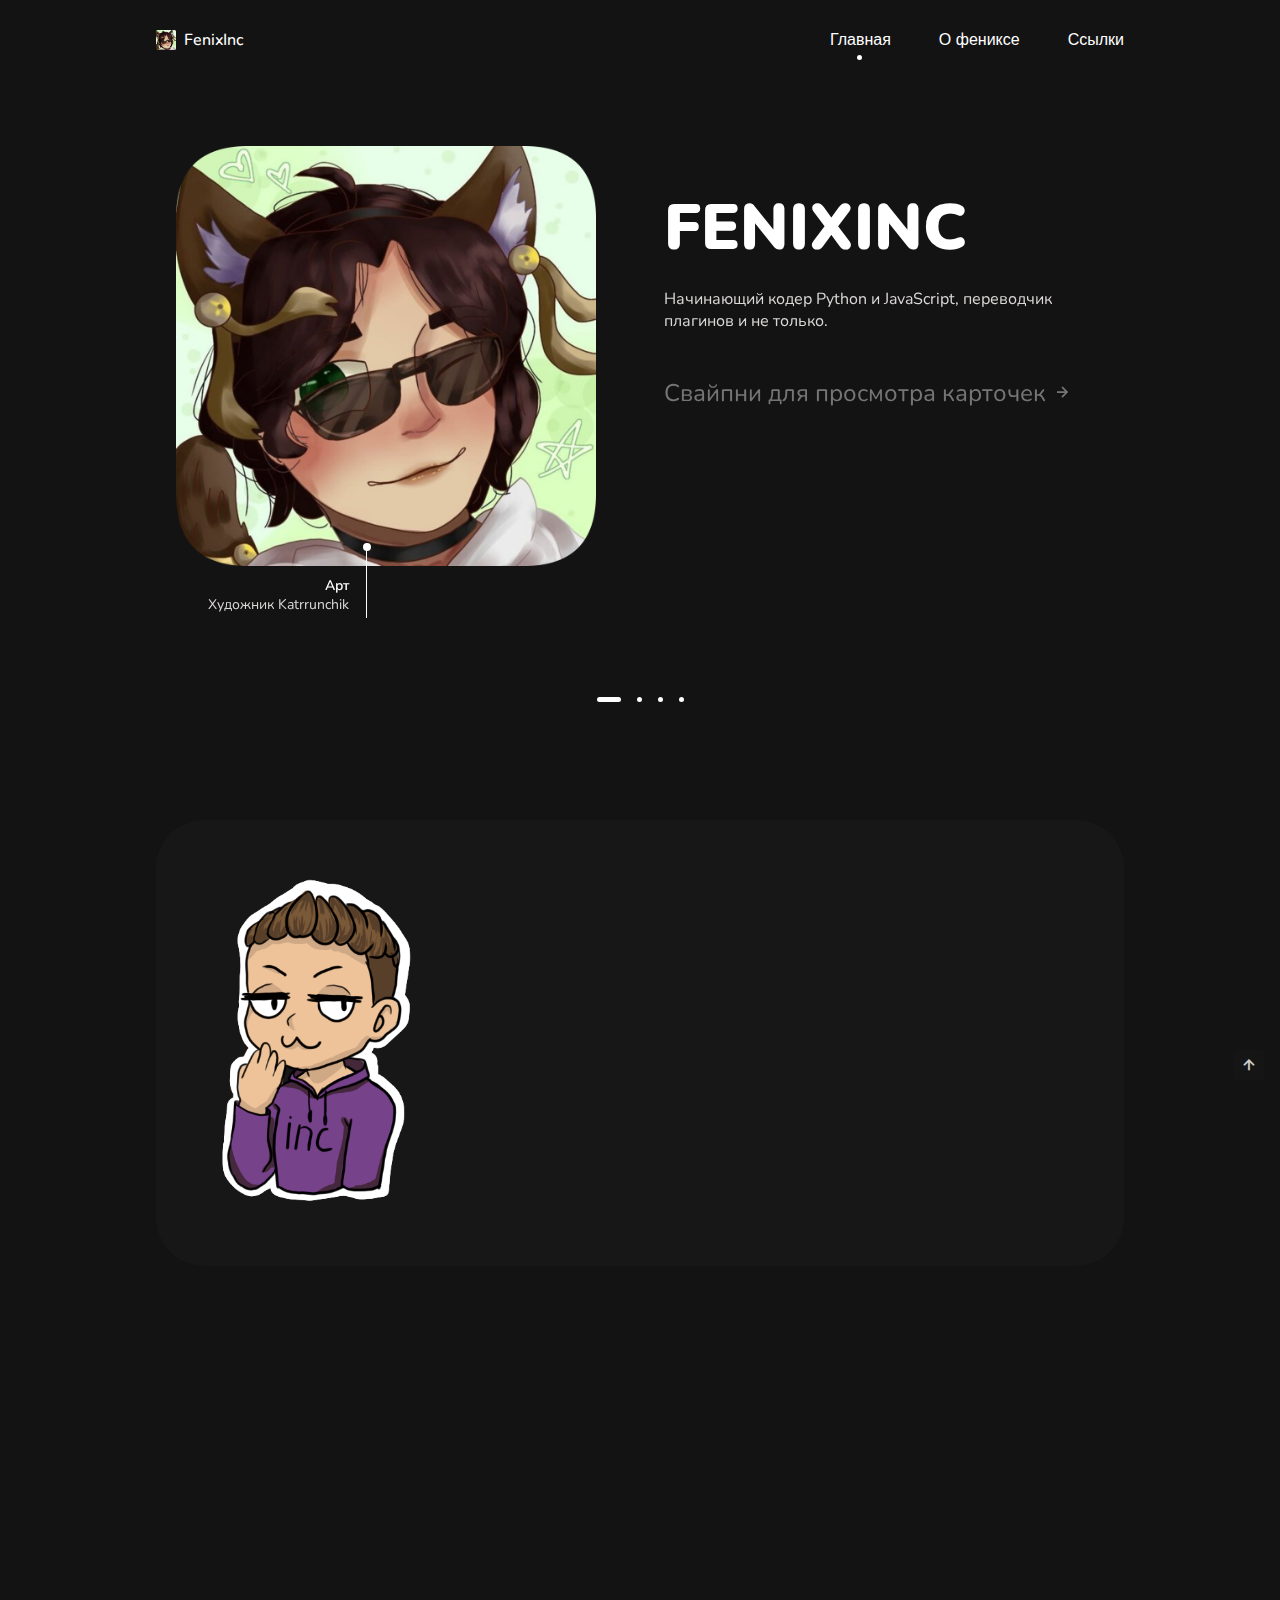
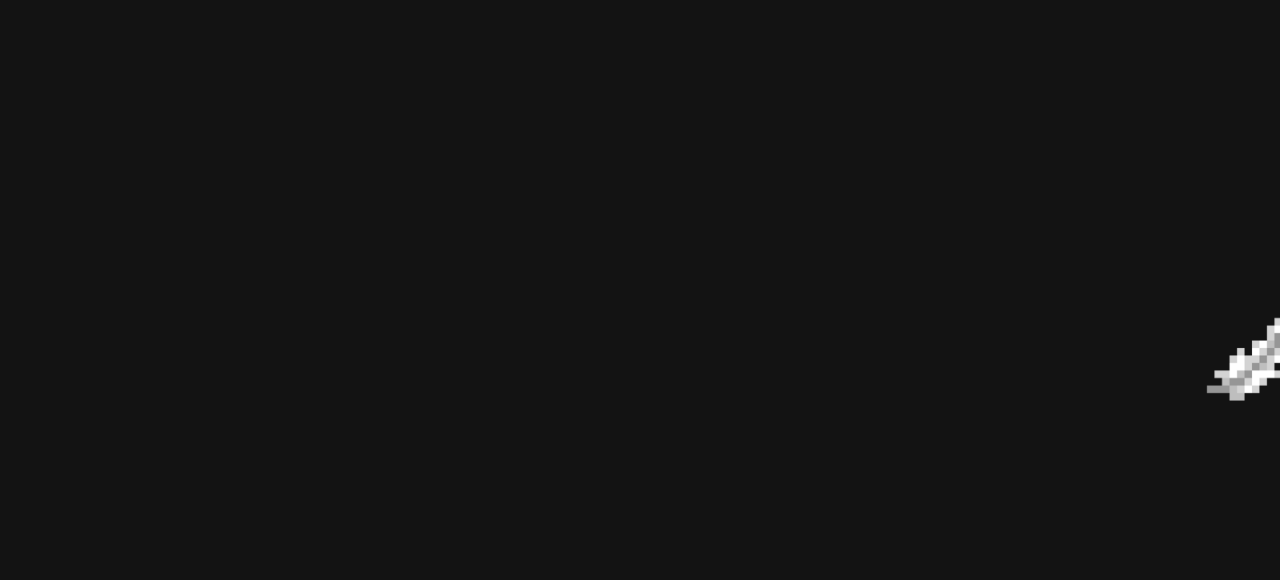
==== commit 6fc9a2ee: "-" ====
--- a/index.html
+++ b/index.html
@@ -1,260 +1,260 @@
 <!DOCTYPE html><html lang="ru"><head>
-        <meta charset="UTF-8">
-        <meta name="viewport" content="width=device-width, initial-scale=1.0">
-        <link rel="icon" href="favicon.ico" type="image/x-icon">
-
-        <!--=============== FAVICON ===============-->
-        <link rel="shortcut icon" href="images/favicon.png" type="image/x-icon">
-
-        <!--=============== BOXICONS ===============-->
-        <link rel="stylesheet" href="css/boxicons.min.css">
-
-        <!--=============== SLIDER CSS ===============--> 
-        <link rel="stylesheet" href="css/swiper-bundle.min.css">
-
-        <!--=============== CSS ===============--> 
-        <link rel="stylesheet" href="css/styles.css">
-
-        <!--=============== FONT ===============-->
-        <link rel="preconnect" href="https://fonts.googleapis.com">
-        <link rel="preconnect" href="https://fonts.gstatic.com" crossorigin="">
-        <link href="https://fonts.googleapis.com/css2?family=Nunito:wght@400&amp;display=swap" rel="stylesheet">
-
-        <title>FenixInc - Official website</title>        
-
-        <meta name="description" content="FenixInc - начинающий программист, пишет на таких языках как JavaScript и Python, переводил плагины как для BetterDisocrd, так и для Minecraft.">
-		
-		<meta name="keywords" content="FenixInc, Феникс, ФениксИнк сайт, Феникс сайт">
-		
-        <meta property="og:image" content="images/home1-img.png">
-
-        <meta name="twitter:title" content="FenixInc.fun - Официальный сайт Феникса!">
-
-        <meta name="twitter:description" content="FenixInc - начинающий программист, пишет на таких языках как JavaScript и Python, переводил плагины как для BetterDisocrd, так и для Minecraft.">
-
-        <meta name="twitter:image" content="images/home1-img.png">
-
-        <meta name="twitter:card" content="summary_large_image">
-
-        <meta property="vk:image" content="images/home1-img.png">
-    </head>
-    <body>
-        <!--==================== HEADER ====================-->
-        <header class="header" id="header">
-            <nav class="nav container">
-                <a href="/" class="nav__logo">
-                    <img src="images/logo.png" alt="" class="nav__logo-img">
-                    FenixInc
-                </a>
-
-                <div class="nav__menu" id="nav-menu">
-                    <ul class="nav__list">
-                        <li class="nav__item">
-                            <a href="#home" class="nav__link active-link" style="font-family: 'Roboto', sans-serif;">Главная</a>
-                        </li>
-
-                        <li class="nav__item">
-                            <a href="#about" class="nav__link" style="font-family: 'Roboto', sans-serif;">О фениксе</a>
-                        </li>
-                        <li class="nav__item">
-                            <a href="links.html" class="nav__link" style="font-family: 'Roboto', sans-serif;">Ссылки</a>
+    <meta charset="UTF-8">
+    <meta name="viewport" content="width=device-width, initial-scale=1.0">
+    <link rel="icon" href="favicon.ico" type="image/x-icon">
+
+    <!--=============== FAVICON ===============-->
+    <link rel="shortcut icon" href="images/favicon.png" type="image/x-icon">
+
+    <!--=============== BOXICONS ===============-->
+    <link rel="stylesheet" href="css/boxicons.min.css">
+
+    <!--=============== SLIDER CSS ===============--> 
+    <link rel="stylesheet" href="css/swiper-bundle.min.css">
+
+    <!--=============== CSS ===============--> 
+    <link rel="stylesheet" href="css/styles.css">
+
+    <!--=============== FONT ===============-->
+    <link rel="preconnect" href="https://fonts.googleapis.com">
+    <link rel="preconnect" href="https://fonts.gstatic.com" crossorigin="">
+    <link href="https://fonts.googleapis.com/css2?family=Nunito:wght@400&amp;display=swap" rel="stylesheet">
+
+    <title>FenixInc - Official website</title>        
+
+    <meta name="description" content="FenixInc - начинающий программист, пишет на таких языках как JavaScript и Python, переводил плагины как для BetterDisocrd, так и для Minecraft.">
+    
+    <meta name="keywords" content="FenixInc, Феникс, ФениксИнк сайт, Феникс сайт">
+    
+    <meta property="og:image" content="images/home1-img.png">
+
+    <meta name="twitter:title" content="FenixInc.fun - Официальный сайт Феникса!">
+
+    <meta name="twitter:description" content="FenixInc - начинающий программист, пишет на таких языках как JavaScript и Python, переводил плагины как для BetterDisocrd, так и для Minecraft.">
+
+    <meta name="twitter:image" content="images/home1-img.png">
+
+    <meta name="twitter:card" content="summary_large_image">
+
+    <meta property="vk:image" content="images/home1-img.png">
+</head>
+<body>
+    <!--==================== HEADER ====================-->
+    <header class="header" id="header">
+        <nav class="nav container">
+            <a href="/" class="nav__logo">
+                <img src="images/logo.png" alt="" class="nav__logo-img">
+                FenixInc
+            </a>
+
+            <div class="nav__menu" id="nav-menu">
+                <ul class="nav__list">
+                    <li class="nav__item">
+                        <a href="#home" class="nav__link active-link" style="font-family: 'Roboto', sans-serif;">Главная</a>
+                    </li>
+
+                    <li class="nav__item">
+                        <a href="#about" class="nav__link" style="font-family: 'Roboto', sans-serif;">О фениксе</a>
+                    </li>
+                    <li class="nav__item">
+                        <a href="links.html" class="nav__link" style="font-family: 'Roboto', sans-serif;">Ссылки</a>
+                    </li>
+                </ul>
+
+                <div class="nav__close" id="nav-close">
+                    <i class="bx bx-x"></i>
+                </div>
+
+                <img src="images/" alt="" class="nav__img">
+            </div>
+
+            <div class="nav__toggle" id="nav-toggle">
+                <i class="bx bx-grid-alt"></i>
+            </div>
+
+        </nav>
+    </header>
+
+    <main class="main">
+        <!--==================== HOME ====================-->
+        <section class="home container" id="home">
+            <div class="swiper home-swiper">
+                <div class="swiper-wrapper">
+
+                    <!-- SLIDER 1 -->
+                    <section class="swiper-slide" style="cursor: grabbing;">
+                        <div class="home__content grid">
+                            <div class="home__group">
+                                <img src="images/home1-img.png" alt="" class="home__img">
+                                <div class="home__indicator"></div>
+
+                                <div class="home__details-img">
+                                    <h4 class="home__details-title">Арт</h4>
+                                    <span class="home__details-subtitle">Художник Katrrunchik</span>
+                                </div>
+                            </div>
+
+                            <div class="home__data">
+                                <h1 class="home__title">FENIXINC</h1>
+                                <p class="home__description">Начинающий кодер Python и JavaScript, переводчик плагинов и не только.
+                                </p>
+
+                                <div class="home__buttons">
+                                <!-- <a href="https://" target="_blank" class="button">Перейти</a> -->
+                                    <a сlass="button--link button--flex "> <p class="pulsate" style="font-size: 24px;">Свайпни для просмотра карточек <i class="bx bx-right-arrow-alt button__icon" style="margin-top: 10px;"></i></p></a>
+                                </div>
+                            </div>
+                        </div>
+                    </section>
+
+                    <!-- SLIDER 2 -->
+                    <section class="swiper-slide" style="cursor: grabbing;">
+                        <div class="home__content grid">
+                            <div class="home__group">
+                                <img src="images/about1-img.png" alt="" class="home__img">
+                                <div class="home__indicator"></div>
+
+                                <div class="home__details-img">
+                                    <h4 class="home__details-title">Арт!</h4>
+                                    <span class="home__details-subtitle">Художник Greschka</span>
+                                </div>
+                            </div>
+
+                            <div class="home__data">
+                                <h1 class="home__title">VK<br> АЛЕКСАНДР<br> ФЕНИКСОВ</h1>
+                                <p class="home__description">
+                                </p>
+
+                                <div class="home__buttons">
+                                    <a href="https://vk.com/fenixinc" target="_blank" class="button">Посетить</a>
+                                </div>
+                            </div>
+                        </div>
+                    </section>
+
+                    <!-- SLIDER 3 -->
+                    <section class="swiper-slide" style="cursor: grabbing;">
+                        <div class="home__content grid">
+                            <div class="home__group">
+                                <img src="images/home3-img.png" alt="" class="home__img">
+                            </div>
+
+                            <div class="home__data">
+                                <h1 class="home__title">GITHUB</h1>
+                                <p class="home__description">Платформа, где можно посмотреть работы FenixInc
+                                </p>
+
+                                <div class="home__buttons">
+                                    <a href="https://github.com/fenixinc220" target="_blank" class="button">Посмотреть</a>
+                                </div>
+                            </div>
+                        </div>
+                    </section>
+
+                    <!-- SLIDER 4 -->
+                    <section class="swiper-slide" style="cursor: grabbing;">
+                        <div class="home__content grid">
+                            <div class="home__group">
+                                <img src="images/home4-img.png" alt="" class="home__img">
+                                <div class="home__indicator"></div>
+
+                                <div class="home__details-img">
+                                    <h4 class="home__details-title">Арт!</h4>
+                                    <span class="home__details-subtitle">Художник Greschka</span>
+                                </div>
+                            </div>
+
+                            <div class="home__data">
+                                <h1 class="home__title">TELEGRAM<br> КАНАЛ</h1>
+                                <p class="home__description">В Minecraft нет предела твоей фантазии, только тот, который ты создаешь...
+                                </p>
+
+                                <div class="home__buttons">
+                                    <a href="https://t.me/fenixinchome" target="_blank" class="button">Читать</a>
+                                    <a href="https://t.me/fenixincbot" target="_blank" class="button--link button--flex">Связь с FenixInc <i class="bx bx-right-arrow-alt button__icon"></i></a>
+                                </div>
+                            </div>
+                        </div>
+                    </section>
+                </div>
+                <div class="swiper-pagination"></div>
+            </div>
+        </section>
+        
+        <!--==================== EMOTE ====================-->
+        <section class="section discount">
+        <div class="discount__container container grid">
+            <div class="discount__data">
+                <h1 class="discount__title">4000+ эмоций пак <br>Будь самым крутым на любом сервере!</h1>
+                <a href="payment.html" target="_blank" class="button">Перейти к оплате</a>
+            </div>
+
+            <img src="images/emote.png" alt="" class="discount__img" style="border-radius: 24px;">
+        </div>
+    </section> 
+
+        <!--==================== ABOUT ====================-->
+        <section class="section about" id="about">
+            <div class="about__container container grid">
+                <div class="about__data">
+                    <h2 class="section__title about__title">Феникс/FenixInc</h2>
+                    <p class="about__description"><b>Начинающий программист</b>, пишет на таких языках как <b>JavaScript</b> и <b>Python</b>, переводил плагины, иногда может быть замечен в компании некоторых блогеров.
+                    </p>
+                </div>
+
+                <img src="images/about2-img.png" alt="" class="about__img">
+            </div>
+        </section>
+    <!--==================== FOOTER ====================-->
+        <footer class="footer section">
+            <div class="footer__container container grid">
+                <div class="footer__content">
+                    <a href="#" class="footer__logo">
+                        <img src="images/logo.png" alt="" class="footer__logo-img">
+                        FenixInc
+                    </a>
+
+                    <p class="footer__description">Просто Феникс, и ничего более.</p>
+                </div>
+
+                <div class="footer__content">
+                    <h3 class="footer__title">Некоторые ссылки</h3>
+                    
+                    <ul class="footer__links">
+                        <li>
+                            <a href="https://vk.com/fenixinc" target="_blank" class="footer__link">VK</a>
+                        </li>
+                        <li>
+                            <a href="https://t.me/fenixinchome" target="_blank" class="footer__link">Telegram</a>
+                        </li>
+                        <li>
+                            <a href="https://t.me/fenixincbot" target="_blank" class="footer__link">Связь с FenixInc</a>
+                        </li>
+                        <li>
+                            <a href="neprivet.html" target="_blank" class="footer__link">Не привет</a>
                         </li>
                     </ul>
-
-                    <div class="nav__close" id="nav-close">
-                        <i class="bx bx-x"></i>
-                    </div>
-
-                    <img src="images/" alt="" class="nav__img">
-                </div>
-
-                <div class="nav__toggle" id="nav-toggle">
-                    <i class="bx bx-grid-alt"></i>
-                </div>
-
-            </nav>
-        </header>
-
-        <main class="main">
-            <!--==================== HOME ====================-->
-            <section class="home container" id="home">
-                <div class="swiper home-swiper">
-                    <div class="swiper-wrapper">
-
-                        <!-- SLIDER 1 -->
-                        <section class="swiper-slide" style="cursor: grabbing;">
-                            <div class="home__content grid">
-                                <div class="home__group">
-                                    <img src="images/home1-img.png" alt="" class="home__img">
-                                    <div class="home__indicator"></div>
-    
-                                    <div class="home__details-img">
-                                        <h4 class="home__details-title">Арт</h4>
-                                        <span class="home__details-subtitle">Художник Katrrunchik</span>
-                                    </div>
-                                </div>
-    
-                                <div class="home__data">
-                                    <h1 class="home__title">FENIXINC</h1>
-                                    <p class="home__description">Начинающий кодер Python и JavaScript, переводчик плагинов и не только.
-                                    </p>
-
-                                    <div class="home__buttons">
-                                    <!-- <a href="https://" target="_blank" class="button">Перейти</a> -->
-                                        <a сlass="button--link button--flex "> <p class="pulsate" style="font-size: 24px;">Свайпни для просмотра карточек <i class="bx bx-right-arrow-alt button__icon" style="margin-top: 10px;"></i></p></a>
-                                    </div>
-                                </div>
-                            </div>
-                        </section>
-
-                        <!-- SLIDER 2 -->
-                        <section class="swiper-slide" style="cursor: grabbing;">
-                            <div class="home__content grid">
-                                <div class="home__group">
-                                    <img src="images/about1-img.png" alt="" class="home__img">
-                                    <div class="home__indicator"></div>
-    
-                                    <div class="home__details-img">
-                                        <h4 class="home__details-title">Арт!</h4>
-                                        <span class="home__details-subtitle">Художник Greschka</span>
-                                    </div>
-                                </div>
-    
-                                <div class="home__data">
-                                    <h1 class="home__title">VK<br> АЛЕКСАНДР<br> ФЕНИКСОВ</h1>
-                                    <p class="home__description">
-                                    </p>
-
-                                    <div class="home__buttons">
-                                        <a href="https://vk.com/fenixinc" target="_blank" class="button">Посетить</a>
-                                    </div>
-                                </div>
-                            </div>
-                        </section>
-
-                        <!-- SLIDER 3 -->
-                        <section class="swiper-slide" style="cursor: grabbing;">
-                            <div class="home__content grid">
-                                <div class="home__group">
-                                    <img src="images/home3-img.png" alt="" class="home__img">
-                                </div>
-    
-                                <div class="home__data">
-                                    <h1 class="home__title">GITHUB</h1>
-                                    <p class="home__description">Платформа, где можно посмотреть работы FenixInc
-                                    </p>
-
-                                    <div class="home__buttons">
-                                        <a href="https://github.com/fenixinc220" target="_blank" class="button">Посмотреть</a>
-                                    </div>
-                                </div>
-                            </div>
-                        </section>
-
-                        <!-- SLIDER 4 -->
-                        <section class="swiper-slide" style="cursor: grabbing;">
-                            <div class="home__content grid">
-                                <div class="home__group">
-                                    <img src="images/home4-img.png" alt="" class="home__img">
-                                    <div class="home__indicator"></div>
-
-                                    <div class="home__details-img">
-                                        <h4 class="home__details-title">Арт!</h4>
-                                        <span class="home__details-subtitle">Художник Greschka</span>
-                                    </div>
-                                </div>
-
-                                <div class="home__data">
-                                    <h1 class="home__title">TELEGRAM<br> КАНАЛ</h1>
-                                    <p class="home__description">В Minecraft нет предела твоей фантазии, только тот, который ты создаешь...
-                                    </p>
-
-                                    <div class="home__buttons">
-                                        <a href="https://t.me/fenixinchome" target="_blank" class="button">Читать</a>
-                                        <a href="https://t.me/fenixincbot" target="_blank" class="button--link button--flex">Связь с FenixInc <i class="bx bx-right-arrow-alt button__icon"></i></a>
-                                    </div>
-                                </div>
-                            </div>
-                        </section>
-                    </div>
-                    <div class="swiper-pagination"></div>
-                </div>
-            </section>
-            
-            <!--==================== EMOTE ====================-->
-            <section class="section discount">
-            <div class="discount__container container grid">
-                <div class="discount__data">
-                    <h1 class="discount__title">4000+ эмоций пак <br>Будь самым крутым на любом сервере!</h1>
-                    <a href="payment.html" target="_blank" class="button">Перейти к оплате</a>
-                </div>
-
-                <img src="images/emote.png" alt="" class="discount__img" style="border-radius: 24px;">
-            </div>
-        </section> 
-
-            <!--==================== ABOUT ====================-->
-            <section class="section about" id="about">
-                <div class="about__container container grid">
-                    <div class="about__data">
-                        <h2 class="section__title about__title">Феникс/FenixInc</h2>
-                        <p class="about__description"><b>Начинающий программист</b>, пишет на таких языках как <b>JavaScript</b> и <b>Python</b>, переводил плагины, иногда может быть замечен в компании некоторых блогеров.
-                        </p>
-                    </div>
-
-                    <img src="images/about2-img.png" alt="" class="about__img">
-                </div>
-            </section>
-        <!--==================== FOOTER ====================-->
-            <footer class="footer section">
-                <div class="footer__container container grid">
-                    <div class="footer__content">
-                        <a href="#" class="footer__logo">
-                            <img src="images/logo.png" alt="" class="footer__logo-img">
-                            FenixInc
-                        </a>
-
-                        <p class="footer__description">Просто Феникс, и ничего более.</p>
-                    </div>
-
-                    <div class="footer__content">
-                        <h3 class="footer__title">Некоторые ссылки</h3>
-                        
-                        <ul class="footer__links">
-                            <li>
-                                <a href="https://vk.com/fenixinc" target="_blank" class="footer__link">VK</a>
-                            </li>
-                            <li>
-                                <a href="https://t.me/fenixinchome" target="_blank" class="footer__link">Telegram</a>
-                            </li>
-                            <li>
-                                <a href="https://t.me/fenixincbot" target="_blank" class="footer__link">Связь с FenixInc</a>
-                            </li>
-                            <li>
-                                <a href="neprivet.html" target="_blank" class="footer__link">Не привет</a>
-                            </li>
-                        </ul>
-                    </div>
-                </div>
-
-                <span class="footer__copy"><a class="footer__link cursor-pointer"></a></span>
-
-                <img src="images/favicon.png" alt="" class="footer__img-one">
-            </footer>
-
-            <!--=============== SCROLL UP ===============-->
-            <a href="#" class="scrollup" id="scroll-up">
-                <i class="bx bx-up-arrow-alt scrollup__icon"></i>
-            </a>
-        
-        <!--=============== SCROLL REVEAL ===============-->
-        <script src="js/scrollreveal.min.js"></script>
-
-        <!--=============== SLAIDER JS ===============-->
-        <script src="js/swiper-bundle.min.js"></script>
-        
-        <!--=============== MAIN JS ===============-->
-        <script src="js/main.js"></script>
-
-    
+                </div>
+            </div>
+
+            <span class="footer__copy"><a class="footer__link cursor-pointer"></a></span>
+
+            <img src="images/favicon.png" alt="" class="footer__img-one">
+        </footer>
+
+        <!--=============== SCROLL UP ===============-->
+        <a href="#" class="scrollup" id="scroll-up">
+            <i class="bx bx-up-arrow-alt scrollup__icon"></i>
+        </a>
+    
+    <!--=============== SCROLL REVEAL ===============-->
+    <script src="js/scrollreveal.min.js"></script>
+
+    <!--=============== SLAIDER JS ===============-->
+    <script src="js/swiper-bundle.min.js"></script>
+    
+    <!--=============== MAIN JS ===============-->
+    <script src="js/main.js"></script>
+
+
 </body></html>--- a/css/styles.css
+++ b/css/styles.css
@@ -1001,55 +1001,7 @@
 .c-pointer {
 	cursor: pointer;
 }
-/* Общие стили для страницы оплаты */
+
 body {
-  font-family: 'Nunito', sans-serif;
-  margin: 0;
-  padding: 20px;
-  background-color: #131313; /* Цвет фона вашей страницы */
-  color: #fffdfd; /* Цвет текста */
-  text-align: center;
-}
-.payment-title {
-  font-size: 2rem;
-  margin: 3rem 0 2rem; /* Верхний отступ */
-  line-height: 1.125em;
-}
-.payment-buttons {
-  display: flex;
-  justify-content: center;
-  align-items: center;
-  flex-direction: column;
-  margin-bottom: 3rem; /* Нижний отступ */
-}
-.button {
-  padding: 15px 30px;
-  font-size: 18px;
-  border-radius: 8px;
-  border: none;
-  cursor: pointer;
-  margin-bottom: 20px;
-  transition: background-color 0.3s ease;
-  text-decoration: none;
-  display: flex;
-  align-items: center;
-  justify-content: center;
-  max-width: 100%;
-  width: 250px;
-  position: relative;
-}
-.button img {
-  width: 30px; /* Размер картинки */
-  margin-right: 10px; /* Отступ между картинкой и текстом */
-}
-.button.russia {
-  background-color: #f00; /* Цвет кнопки для оплаты в России */
-  color: #fff;
-}
-.button.other-countries {
-  background-color: #007bff; /* Цвет кнопки для оплаты в других странах */
-  color: #fff;
-}
-.button:hover {
-  background-color: #555;
-}
+  padding-top: 50px; /* Отступ для верхнего меню */
+}